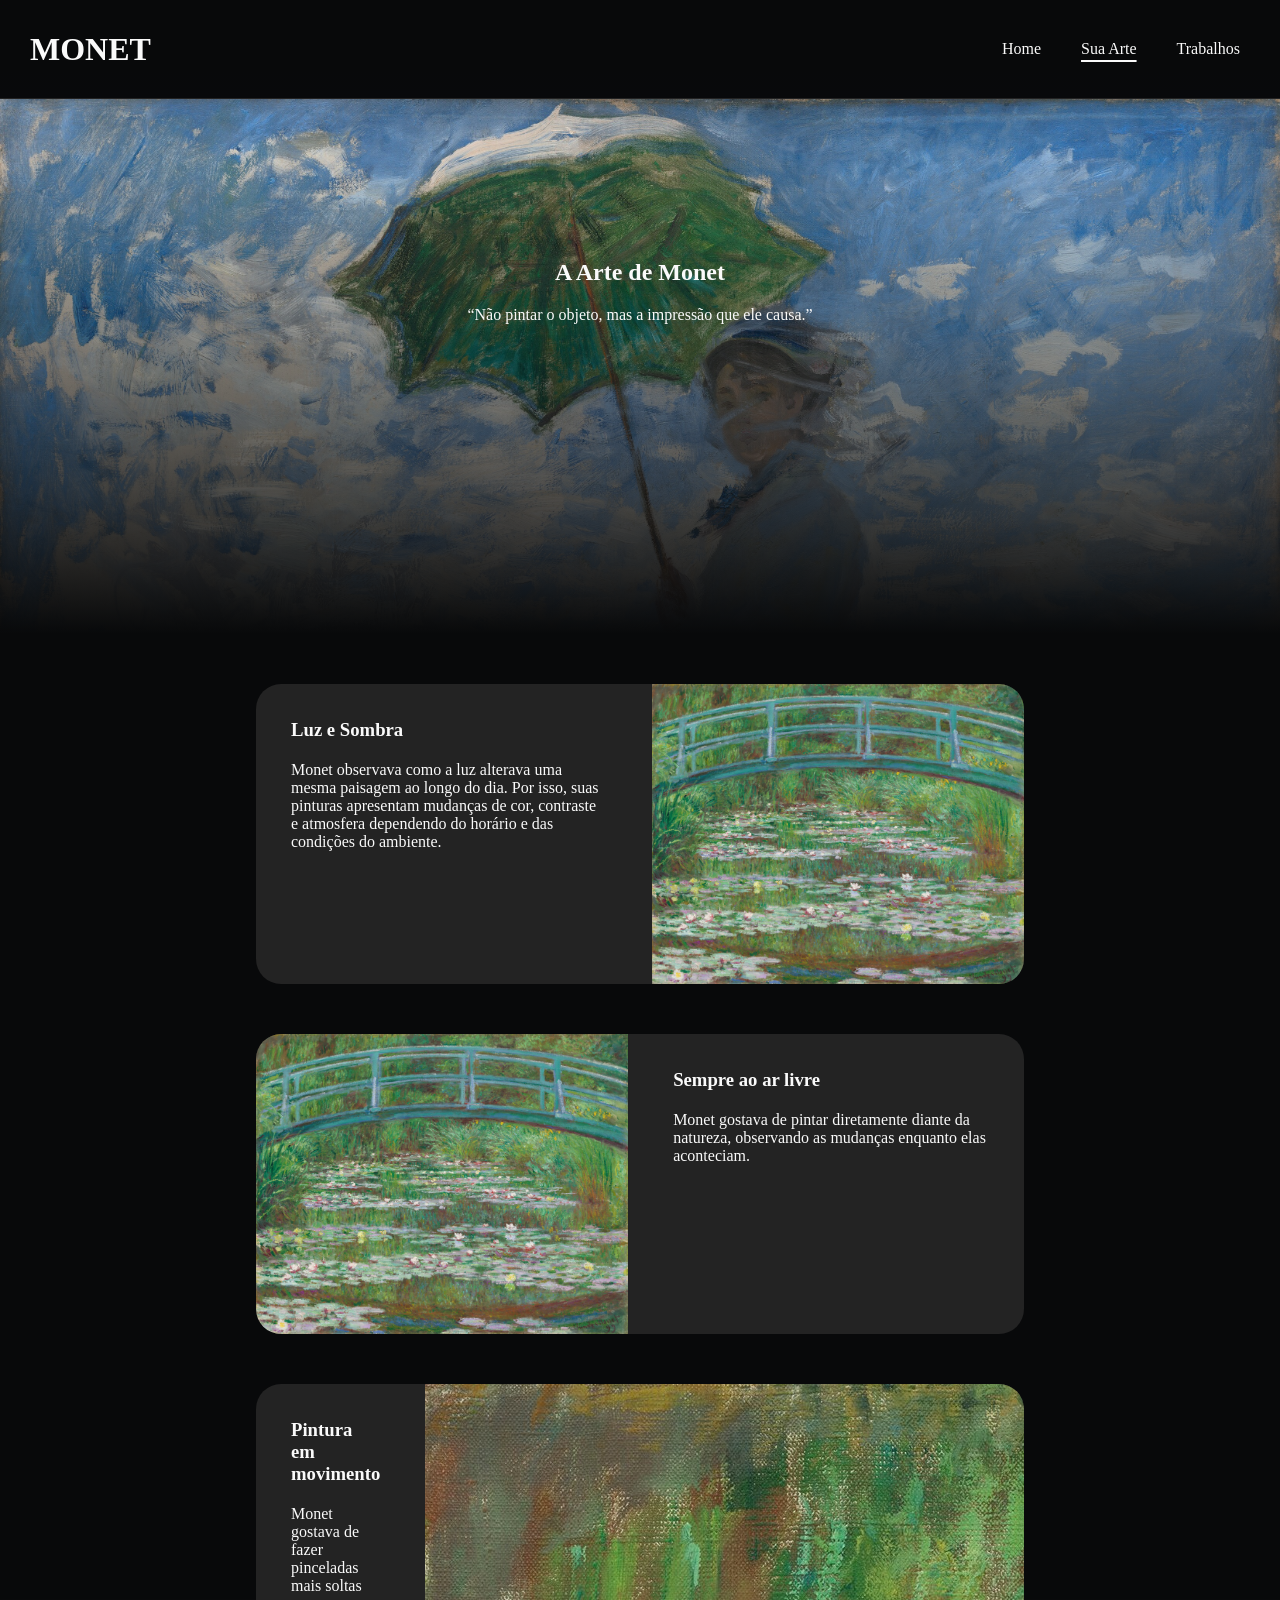
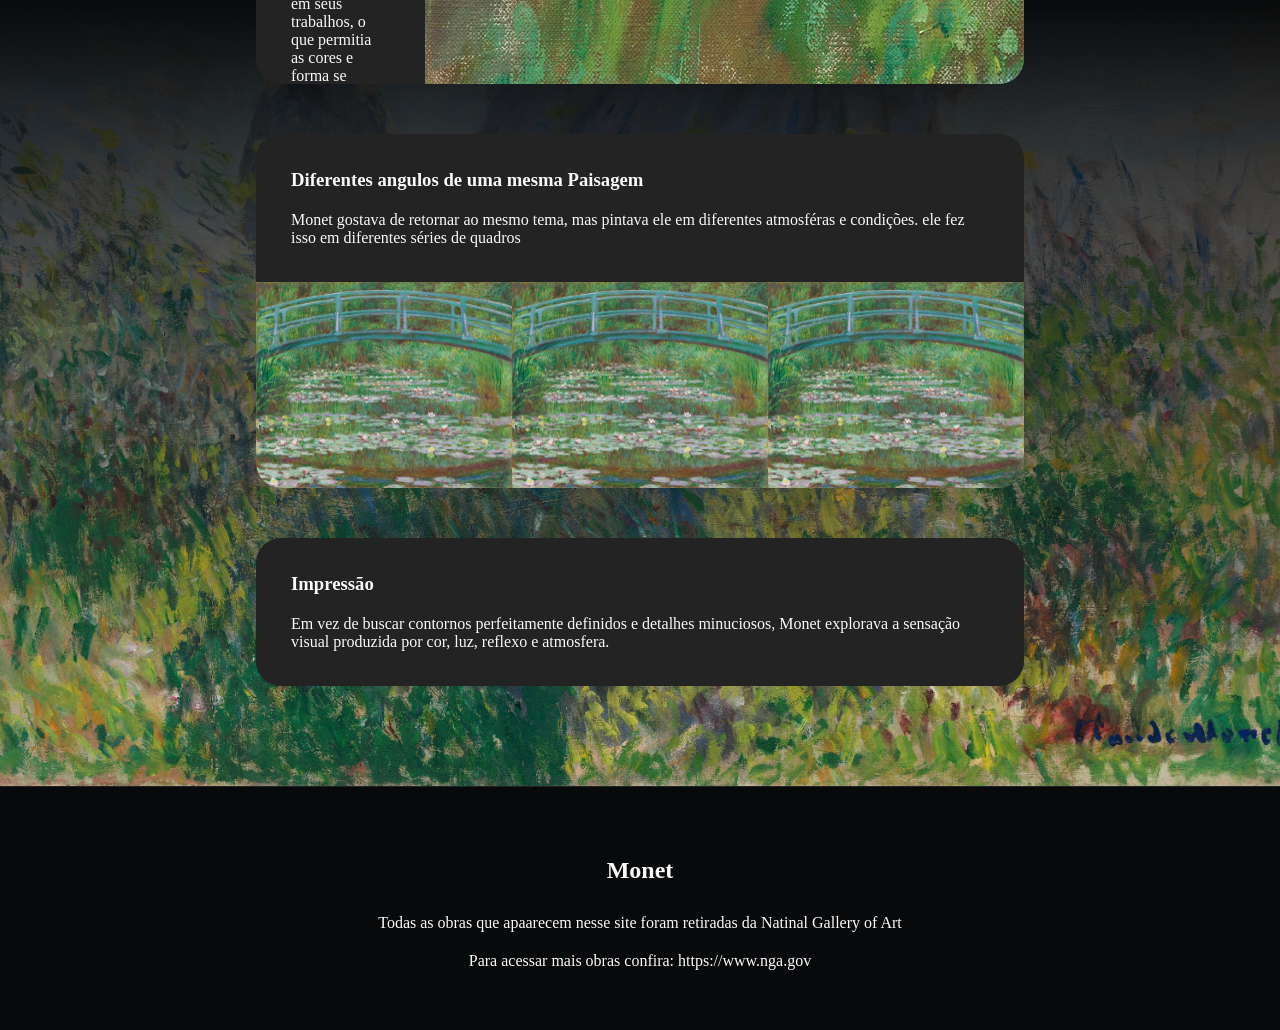
==== arte.html @ 2973d2f0 "feat: adiciona primeira versão do site sobre Claude Monet" ====
<!DOCTYPE html>
<html lang="pt-br">
<head>
    <meta charset="UTF-8">
    <meta name="viewport" content="width=device-width, initial-scale=1.0">
    <link rel="stylesheet" href="./css/style.css">
    <title>Sua Arte</title>
</head>
<body>
    <header>
        <h1>MONET</h1>
        <nav>
            <a href="index.html">Home</a>
            <a class="selecionado" href="arte.html">Sua Arte</a>
            <a href="trabalhos.html">Trabalhos</a>
        </nav>
    </header>
    <main>
        <section id="arte">
            <h1>A Arte de Monet</h1>
            <p>“Não pintar o objeto, mas a impressão que ele causa.”</p>
        </section>
        <section id="sobre_sua_arte">
            <article class="luz_sombra">
                <div class="info_article">
                    <h3>Luz e Sombra</h3>
                    <p>Monet observava como a luz alterava uma mesma paisagem ao longo do dia. Por isso, suas pinturas apresentam mudanças de cor, contraste e atmosfera dependendo do horário e das condições do ambiente.</p>
                </div>
                <img src="./img/the_japanese_footbridge_1992.9.1.jpg">
            </article>
            <article class="ar_livre">
                <img src="./img/the_japanese_footbridge_1992.9.1.jpg">
                <div class="info_article">
                    <h3>Sempre ao ar livre</h3>
                    <p>Monet gostava de pintar diretamente diante da natureza, observando as mudanças enquanto elas aconteciam.</p>
                </div>
            </article>
            <article class="pincel">
                <div class="info_article">
                    <h3>Pintura em movimento</h3>
                    <p>Monet gostava de fazer pinceladas mais soltas em seus trabalhos, o que permitia as cores e forma se misturarem</p>
                </div>
                <picture>
                    <img src="./img/the_japanese_footbridge_1992.9.1.jpg">
                </picture>
            </article>
            <article class="repeticao">
                <div class="info_article">
                    <h3>Diferentes angulos de uma mesma Paisagem</h3>
                    <p>Monet gostava de retornar ao mesmo tema, mas pintava ele em diferentes atmosféras e condições. ele fez isso em diferentes séries de quadros</p>
                </div>
                <div class="serie">
                    <img src="./img/the_japanese_footbridge_1992.9.1.jpg">
                    <img src="./img/the_japanese_footbridge_1992.9.1.jpg">
                    <img src="./img/the_japanese_footbridge_1992.9.1.jpg">
                </div>
            </article>
            <article class="impressao">
                <div class="info_article">
                    <h3>Impressão</h3>
                    <p>Em vez de buscar contornos perfeitamente definidos e detalhes minuciosos, Monet explorava a sensação visual produzida por cor, luz, reflexo e atmosfera.</p>
                </div>
            </article>
        </section>
    </main>
    <footer>
        <h2>Monet</h2>
        <p>Todas as obras que apaarecem nesse site foram retiradas da Natinal Gallery of Art</p>
        <p>Para acessar mais obras confira: <a>https://www.nga.gov</a></p>
    </footer>
    <script src="./js/script.js"></script>
</body>
</html>
---- css/style.css ----
body, section, h1, h2 {
    margin: 0px;
    padding:0px;
}

h1, h2, h3, p, a {
    color: #fafafa;
}

body {
    background-color: #08090a;

    display: flex;
    flex-direction: column;
}

section {
    align-items: center;
    text-align: center;
}

/*cabeçalho*/

header {
    background: linear-gradient(#08090a 70%, #08090b);

    margin: 0px;
    padding: 20px;

    border-bottom: 1px solid #232323;

    align-items: center;

    display: flex;
    flex-flow: row;
    justify-content: space-between;
}

h1 {
    padding: 10px;
}

nav {
    width: 90%;
    display: flex;
    flex-flow: row;
    justify-content: right;
}

nav a {
    padding: 20px;
    text-decoration: none;
}

.selecionado {
    text-decoration: underline solid #fafafa 2px;
    text-underline-offset: 6px; 
}

/*principal*/

main {
    margin: 0px;
    min-height: 100vh;
    flex: 1
}


/* sessão introdução */

#introducao {
    width: 100%;
    height: 600px;
    background-image: linear-gradient(to top, rgba(0,0,0,0) 1%, #08090a 80%), url("../img/the_japanese_footbridge_1992.9.1.jpg");
    background-size: cover;
    background-position: center;
}

#introducao div {
    margin: 100px 400px;
    
    display: flex;
    flex-flow: row;
    justify-content: center;

    align-items: center;
}

#introducao div h1, p {
    padding: 50px;
    text-align: left;
}

#linha_tempo {
    align-items: center;

    display: flex;
    flex-flow: column;
}

#linha_tempo h1 {
    padding: 50px;

    align-items: center;
}

.cards {
    width: 80%;
    padding: 25px 50px;

    display: flex;
    gap: 20px;

    overflow: hidden;
    scroll-behavior: smooth;
}

.card {
    background-color: #232323;

    min-width: 300px;
    height: 450px;

    border-radius: 20px;
    overflow: hidden;
}

.card img {
    width: 100%;
    height: 150px;
    object-fit: cover;
}

.info {
    padding: 20px;
}

.info p {
    margin: 0px;
    padding: 0px;

    text-align: left;
}

.scroll {
    display: flex;
    flex-flow: row;

    align-items: center;
}

.scroll button {
    margin: 50px;
    padding: 20px;

    background-color: #232323;

    border: 0px;
    border-radius: 55%;

    color: #fafafa;
}

/* Sua Arte */

#arte {
    width: 100%;
    background-image: linear-gradient(to bottom, rgba(0,0,0,0) 10%, #08090a 100%), url("../img/woman_with_a_parasol_-_madame_monet_and_her_son_1983.1.29.jpg");
    background-size: cover;
    background-position: top center;

    padding: 150px 0px 300px;

    display: flex;
    flex-flow: column;
    align-items: center;
}

#arte h1 {
    text-align: center;
}

#sobre_sua_arte {
    width: 100%;
    padding-bottom: 200px;
    background-image: linear-gradient(to top, rgba(0,0,0,0) 5%, #08090a 45%), url("../img/woman_with_a_parasol_-_madame_monet_and_her_son_1983.1.29.jpg");
    background-size: cover;
    background-position: top center;

    padding: 50px 0px;

    display: flex;
    flex-flow: column;
    align-items: center;
}

#sobre_sua_arte article {
    width: 60%;

    background-color: #232323;

    border-radius: 25px;
    overflow: hidden;

    margin-bottom: 50px;
}

.info_article {
    padding: 25px;

    display: flex;
    flex-flow: column;
}

.info_article h3, p {
    margin: 0px;
    padding: 10px;
    text-align: left;
}

.luz_sombra {
    width: 100%;
    height: 300px;
    display: flex;
    flex-flow: row;
}

.luz_sombra img {
    padding-left: 10px;
    object-fit: cover;
}

.ar_livre {
    width: 100%;
    height: 300px;
    display: flex;
    flex-flow: row;
}

.ar_livre img {
    padding-right: 10px;
    object-fit: cover;
}

.pincel {
    width: 100%;
    height: 300px;
    display: flex;
    flex-flow: row;
}

.pincel picture img {
    padding-left: 10px;
    object-fit: cover;
}

.repeticao {
    width: 100%;
    display: flex;
    flex-flow: column;
}

.serie {
    display: flex;
    flex-flow: row;
    justify-content: space-around;
}

.serie img {
    width: 33.3%;
    object-fit: cover;
}


/* Trabalhos */

#trabalhos {
    width: 100%;
    background-image: linear-gradient(to bottom, rgba(0,0,0,0) 20%, #08090a 100%), url("../img/the_japanese_footbridge_1992.9.1.jpg");
    background-size: cover;
    background-position: top center;
}

#trabalhos h1 {
    padding: 150px 0px 400px;
    text-align: center;
}

.introducao {
    padding: 20px 150px;
}

.introducao p{
    align-items: center;
    text-align: center;
}

#galeria {
    padding: 50px;

    columns: 5 320px;
    column-gap: 1em;
}

#galeria img {
    max-width: 100%;
    margin-bottom: 1em;
    display: block;
    border-radius: 15px;
}

/*footer*/

footer {
    background-color: #08090a;

    margin: 0px;
    padding: 50px;

    border-top: 1px solid #232323;

    text-align: center;
}

footer h2 {
    padding: 20px;
}

footer p {
    margin: 0px;
    padding: 10px;
    text-align: center;
}
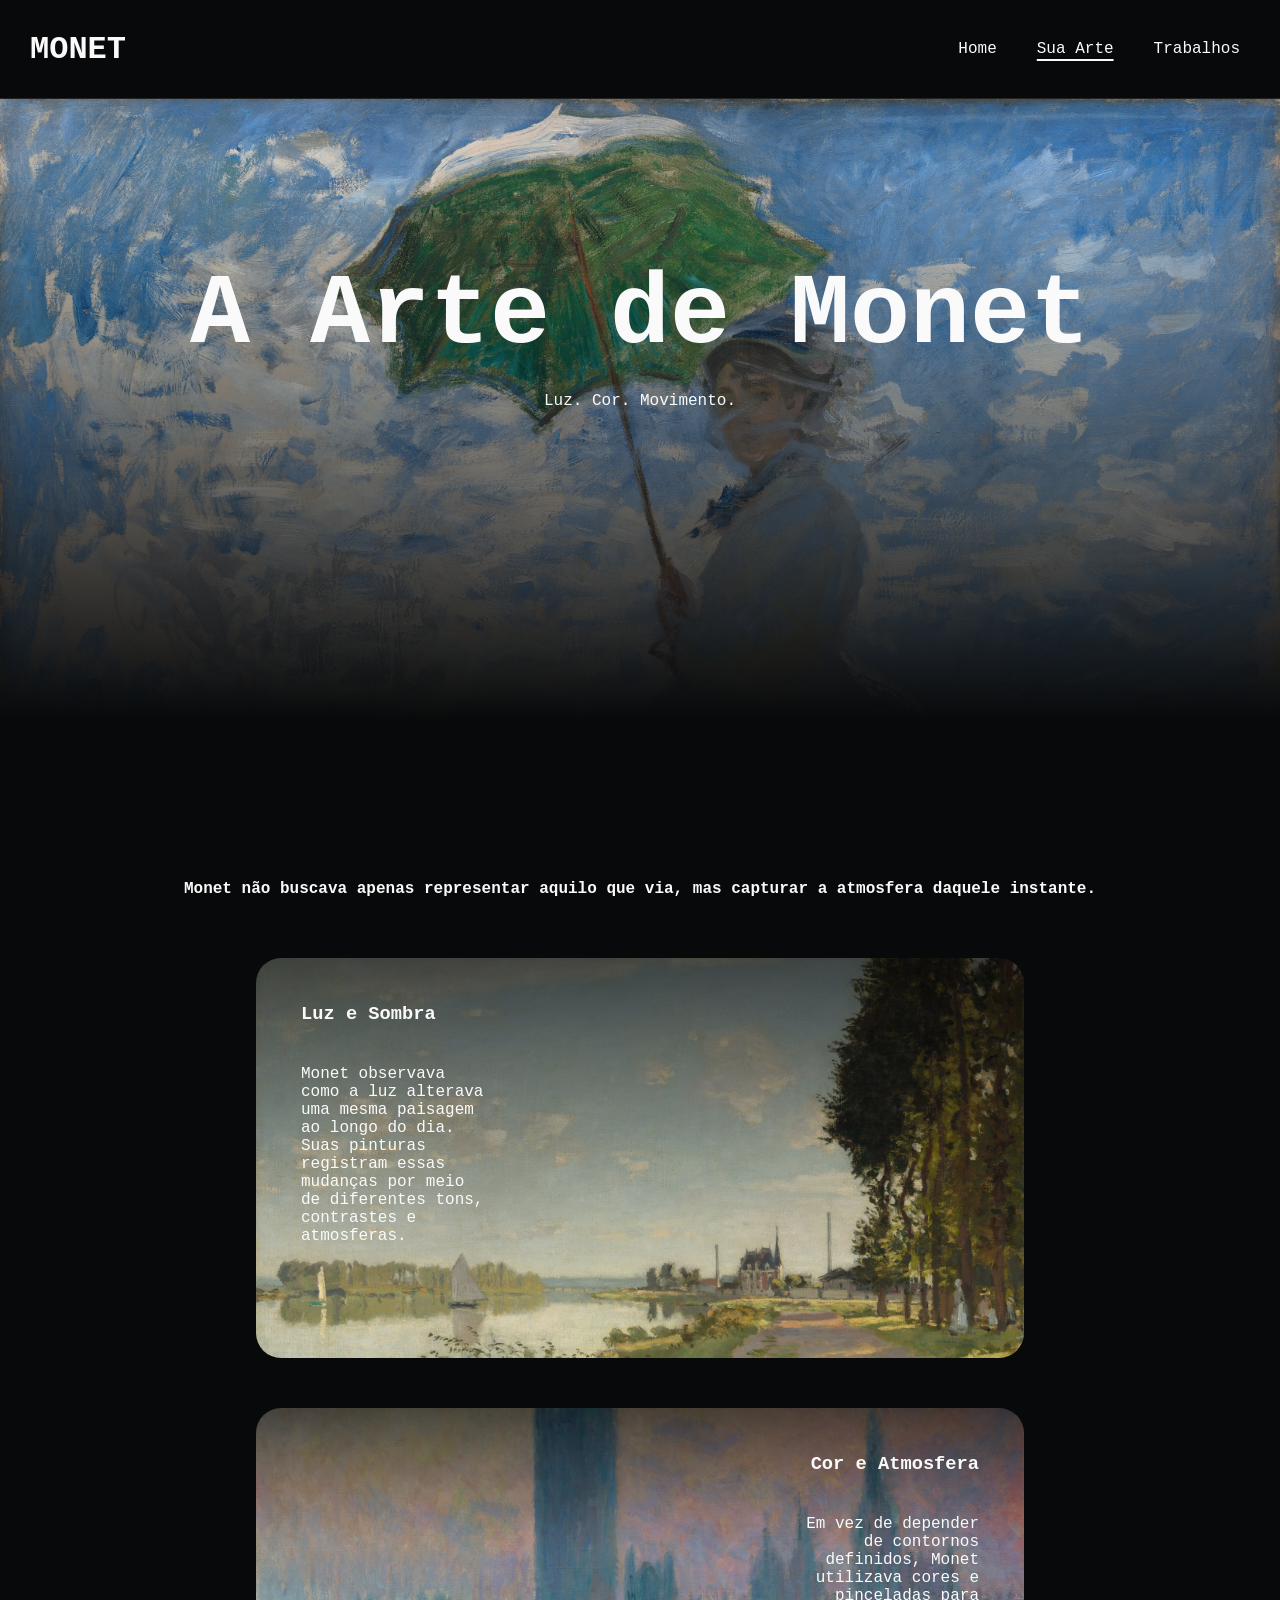
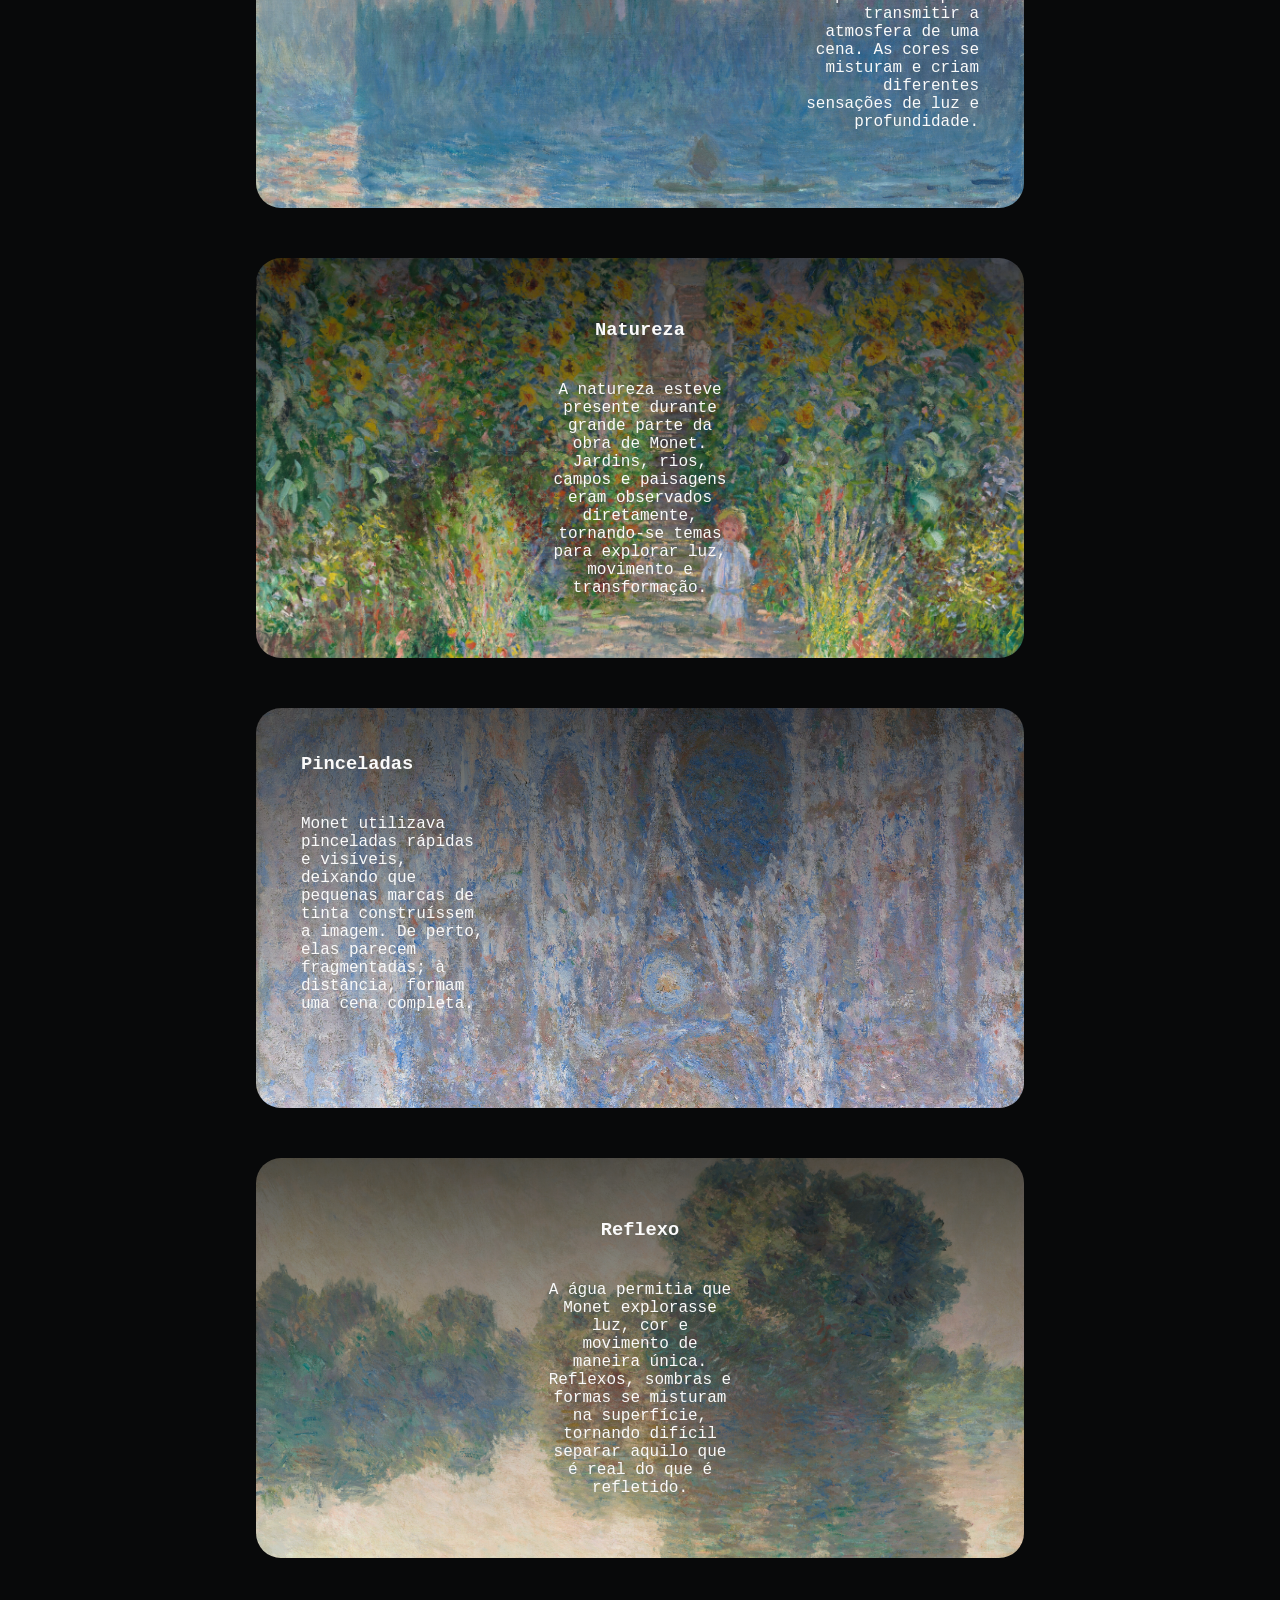
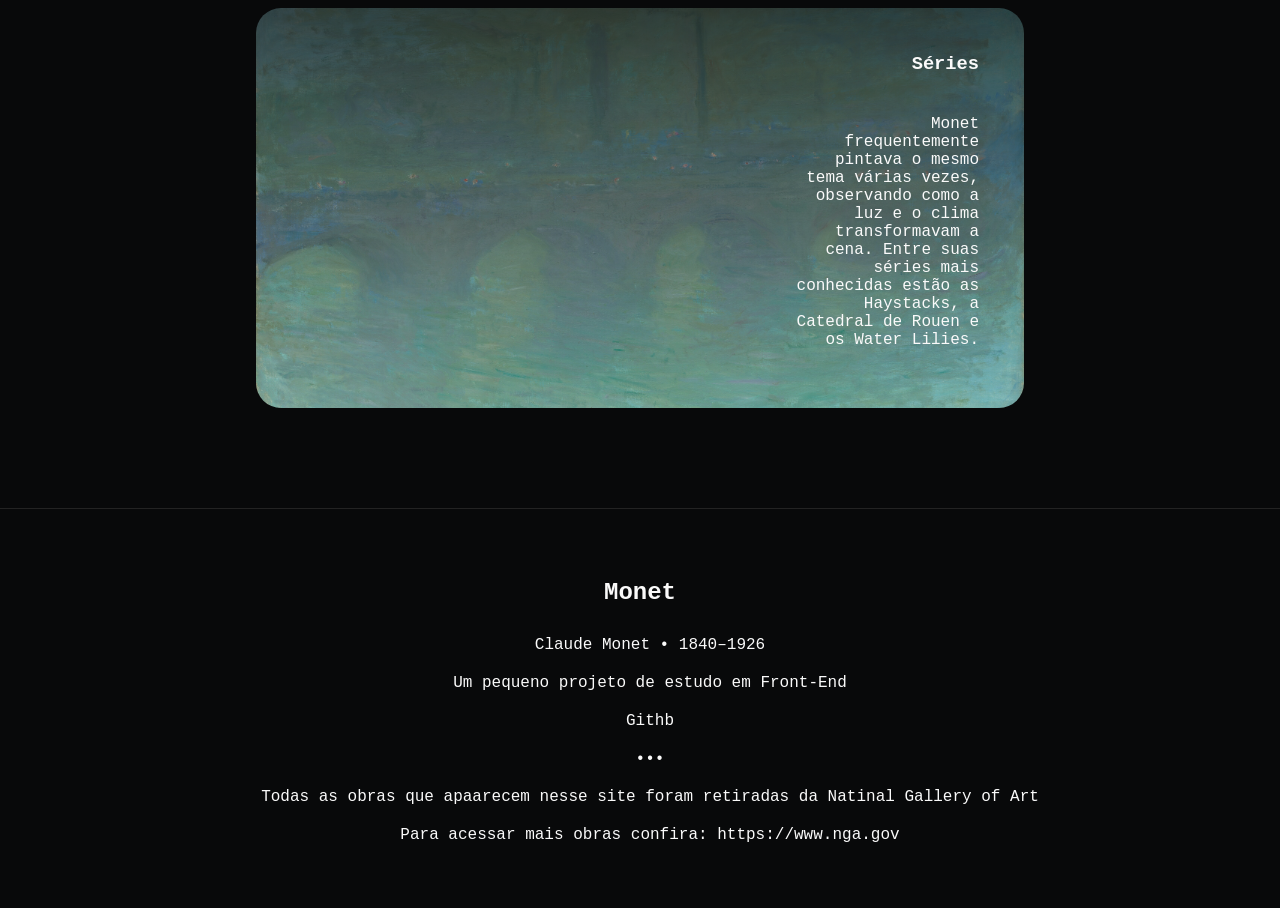
==== commit 160adb6a: "feat: conclui primeira versão do site sobre Claude Monet" ====
--- a/arte.html
+++ b/arte.html
@@ -18,53 +18,54 @@
     <main>
         <section id="arte">
             <h1>A Arte de Monet</h1>
-            <p>“Não pintar o objeto, mas a impressão que ele causa.”</p>
+            <p>Luz. Cor. Movimento.</p>
         </section>
         <section id="sobre_sua_arte">
+            <h4>Monet não buscava apenas representar aquilo que via, mas capturar a atmosfera daquele instante.</h4>
             <article class="luz_sombra">
-                <div class="info_article">
+                <div class="info_article info_left">
                     <h3>Luz e Sombra</h3>
-                    <p>Monet observava como a luz alterava uma mesma paisagem ao longo do dia. Por isso, suas pinturas apresentam mudanças de cor, contraste e atmosfera dependendo do horário e das condições do ambiente.</p>
-                </div>
-                <img src="./img/the_japanese_footbridge_1992.9.1.jpg">
-            </article>
-            <article class="ar_livre">
-                <img src="./img/the_japanese_footbridge_1992.9.1.jpg">
-                <div class="info_article">
-                    <h3>Sempre ao ar livre</h3>
-                    <p>Monet gostava de pintar diretamente diante da natureza, observando as mudanças enquanto elas aconteciam.</p>
+                    <p>Monet observava como a luz alterava uma mesma paisagem ao longo do dia. Suas pinturas registram essas mudanças por meio de diferentes tons, contrastes e atmosferas.</p>
                 </div>
             </article>
-            <article class="pincel">
-                <div class="info_article">
-                    <h3>Pintura em movimento</h3>
-                    <p>Monet gostava de fazer pinceladas mais soltas em seus trabalhos, o que permitia as cores e forma se misturarem</p>
-                </div>
-                <picture>
-                    <img src="./img/the_japanese_footbridge_1992.9.1.jpg">
-                </picture>
-            </article>
-            <article class="repeticao">
-                <div class="info_article">
-                    <h3>Diferentes angulos de uma mesma Paisagem</h3>
-                    <p>Monet gostava de retornar ao mesmo tema, mas pintava ele em diferentes atmosféras e condições. ele fez isso em diferentes séries de quadros</p>
-                </div>
-                <div class="serie">
-                    <img src="./img/the_japanese_footbridge_1992.9.1.jpg">
-                    <img src="./img/the_japanese_footbridge_1992.9.1.jpg">
-                    <img src="./img/the_japanese_footbridge_1992.9.1.jpg">
+            <article class="cor_atmosfera">
+                <div class="info_article info_right">
+                    <h3>Cor e Atmosfera</h3>
+                    <p>Em vez de depender de contornos definidos, Monet utilizava cores e pinceladas para transmitir a atmosfera de uma cena. As cores se misturam e criam diferentes sensações de luz e profundidade.</p>
                 </div>
             </article>
-            <article class="impressao">
-                <div class="info_article">
-                    <h3>Impressão</h3>
-                    <p>Em vez de buscar contornos perfeitamente definidos e detalhes minuciosos, Monet explorava a sensação visual produzida por cor, luz, reflexo e atmosfera.</p>
+            <article class="natureza">
+                <div class="info_article info_center">
+                    <h3>Natureza</h3>
+                    <p>A natureza esteve presente durante grande parte da obra de Monet. Jardins, rios, campos e paisagens eram observados diretamente, tornando-se temas para explorar luz, movimento e transformação.</p>
+                </div>
+            </article>
+            <article class="pinceladas">
+                <div class="info_article info_left">
+                    <h3>Pinceladas</h3>
+                    <p>Monet utilizava pinceladas rápidas e visíveis, deixando que pequenas marcas de tinta construíssem a imagem. De perto, elas parecem fragmentadas; à distância, formam uma cena completa.</p>
+                </div>
+            </article>
+            <article class="reflexo">
+                <div class="info_article info_center">
+                    <h3>Reflexo</h3>
+                    <p>A água permitia que Monet explorasse luz, cor e movimento de maneira única. Reflexos, sombras e formas se misturam na superfície, tornando difícil separar aquilo que é real do que é refletido.</p>
+                </div>
+            </article>
+            <article class="series">
+                <div class="info_article info_right">
+                    <h3>Séries</h3>
+                    <p>Monet frequentemente pintava o mesmo tema várias vezes, observando como a luz e o clima transformavam a cena. Entre suas séries mais conhecidas estão as Haystacks, a Catedral de Rouen e os Water Lilies.</p>
                 </div>
             </article>
         </section>
     </main>
     <footer>
         <h2>Monet</h2>
+        <p>Claude Monet • 1840–1926</p>
+        <p>Um pequeno projeto de estudo em Front-End</p>
+        <p>Githb</p>
+        <p>•••</p>
         <p>Todas as obras que apaarecem nesse site foram retiradas da Natinal Gallery of Art</p>
         <p>Para acessar mais obras confira: <a>https://www.nga.gov</a></p>
     </footer>
--- a/css/style.css
+++ b/css/style.css
@@ -1,9 +1,11 @@
 body, section, h1, h2 {
     margin: 0px;
-    padding:0px;
-}
-
-h1, h2, h3, p, a {
+    padding:0px; 
+
+    font-family: 'Courier New', Courier, monospace;
+}
+
+h1, h2, h3, h4, p, a {
     color: #fafafa;
 }
 
@@ -77,11 +79,11 @@
 }
 
 #introducao div {
-    margin: 100px 400px;
+    margin: 100px 200px;
     
     display: flex;
     flex-flow: row;
-    justify-content: center;
+    justify-content: space-between;
 
     align-items: center;
 }
@@ -91,6 +93,15 @@
     text-align: left;
 }
 
+#introducao div h1 {
+    font-family: monospace;
+    font-size: 150px;
+}
+
+#introducao div p {
+    width: 300px;
+}
+
 #linha_tempo {
     align-items: center;
 
@@ -105,8 +116,9 @@
 }
 
 .cards {
-    width: 80%;
-    padding: 25px 50px;
+    width: 1260px;
+    max-width: calc(100% - 80px);
+    margin: 0 auto;
 
     display: flex;
     gap: 20px;
@@ -118,7 +130,7 @@
 .card {
     background-color: #232323;
 
-    min-width: 300px;
+    flex: 0 0 300px;
     height: 450px;
 
     border-radius: 20px;
@@ -144,58 +156,73 @@
 
 .scroll {
     display: flex;
-    flex-flow: row;
-
-    align-items: center;
+    justify-content: center;
+
+    gap: 40px;
+
+    margin: 30px 0px;
 }
 
 .scroll button {
+    margin: 0;
+    padding: 20px;
+    
+    background-color: #232323;
+    border: 0;
+    border-radius: 50%;
+    color: #fafafa;
+    
+    cursor: pointer;
+}
+
+/* Sua Arte */
+
+#arte {
+    width: 100%;
+    background-image: linear-gradient(to bottom, rgba(0,0,0,0) 10%, #08090a 100%), url("../img/woman_with_a_parasol_-_madame_monet_and_her_son_1983.1.29.jpg");
+    background-size: cover;
+    background-position: top center;
+
+    padding: 150px 0px 300px;
+
+    display: flex;
+    flex-flow: column;
+    align-items: center;
+}
+
+#arte h1 {
+    text-align: center;
+    font-family: monospace;
+    font-size: 100px;
+}
+
+#arte p {
+    margin: 0px;
+    padding: 10px;
+    width: 100%;
+    text-align: center;
+}
+
+#sobre_sua_arte {
+    margin-top: 50px;
+    padding: 50px 0px;
+
+    display: flex;
+    flex-flow: column;
+    align-items: center;
+    text-align: center;
+}
+
+#sobre_sua_arte h4 {
     margin: 50px;
-    padding: 20px;
-
-    background-color: #232323;
-
-    border: 0px;
-    border-radius: 55%;
-
-    color: #fafafa;
-}
-
-/* Sua Arte */
-
-#arte {
-    width: 100%;
-    background-image: linear-gradient(to bottom, rgba(0,0,0,0) 10%, #08090a 100%), url("../img/woman_with_a_parasol_-_madame_monet_and_her_son_1983.1.29.jpg");
-    background-size: cover;
-    background-position: top center;
-
-    padding: 150px 0px 300px;
-
-    display: flex;
-    flex-flow: column;
-    align-items: center;
-}
-
-#arte h1 {
-    text-align: center;
-}
-
-#sobre_sua_arte {
-    width: 100%;
-    padding-bottom: 200px;
-    background-image: linear-gradient(to top, rgba(0,0,0,0) 5%, #08090a 45%), url("../img/woman_with_a_parasol_-_madame_monet_and_her_son_1983.1.29.jpg");
-    background-size: cover;
-    background-position: top center;
-
-    padding: 50px 0px;
-
-    display: flex;
-    flex-flow: column;
-    align-items: center;
+    padding: 10px;
+    width: 100%;
+    text-align: center;
 }
 
 #sobre_sua_arte article {
     width: 60%;
+    height: 400px;
 
     background-color: #232323;
 
@@ -203,74 +230,87 @@
     overflow: hidden;
 
     margin-bottom: 50px;
+
+    display: flex;
 }
 
 .info_article {
     padding: 25px;
 
+    width: 30%;
+
     display: flex;
     flex-flow: column;
 }
 
 .info_article h3, p {
-    margin: 0px;
-    padding: 10px;
+    margin: 10px;
+    padding: 10px;
+}
+
+.luz_sombra {
+    background-image: linear-gradient( rgba(0, 0, 0, 0.65), rgba(0, 0, 0, 0.15) 65%, transparent), url("../img/argenteuil_1970.17.42.jpg");
+    background-size: cover;
+    background-position: center;
+}
+
+.cor_atmosfera {
+    background-image: linear-gradient( rgba(0, 0, 0, 0.65), rgba(0, 0, 0, 0.15) 35%, transparent), url("../img/the_houses_of_parliament_sunset_1963.10.48.jpg");
+    background-size: cover;
+    background-position: center;
+
+}
+
+.natureza {
+    background-image: linear-gradient( rgba(0, 0, 0, 0.65), rgba(0, 0, 0, 0.15) 60%, transparent), url("../img/the_artist_s_garden_at_vetheuil_1970.17.45.jpg");
+    background-size: cover;
+    background-position: center;
+}
+
+.pinceladas {
+    background-image: linear-gradient( rgba(0, 0, 0, 0.65), rgba(0, 0, 0, 0.15) 70%, transparent), url("../img/rouen_cathedral_west_facade_1963.10.49.jpg");
+    background-size: cover;
+    background-position: center;
+}
+
+.reflexo {
+    background-image: linear-gradient( rgba(0, 0, 0, 0.65), rgba(0, 0, 0, 0.15) 65%, transparent), url("../img/the_seine_at_giverny_1963.10.180.jpg");
+    background-size: cover;
+    background-position: center;
+}
+
+.series {
+    background-image: linear-gradient( rgba(0, 0, 0, 0.65), rgba(0, 0, 0, 0.15) 65%, transparent), url("../img/waterloo_bridge_london_at_dusk_1983.1.27.jpg");
+    background-size: cover;
+    background-position: center;
+}
+
+.info_left {
+    margin-right: auto;
     text-align: left;
 }
 
-.luz_sombra {
-    width: 100%;
-    height: 300px;
-    display: flex;
-    flex-flow: row;
-}
-
-.luz_sombra img {
-    padding-left: 10px;
-    object-fit: cover;
-}
-
-.ar_livre {
-    width: 100%;
-    height: 300px;
-    display: flex;
-    flex-flow: row;
-}
-
-.ar_livre img {
-    padding-right: 10px;
-    object-fit: cover;
-}
-
-.pincel {
-    width: 100%;
-    height: 300px;
-    display: flex;
-    flex-flow: row;
-}
-
-.pincel picture img {
-    padding-left: 10px;
-    object-fit: cover;
-}
-
-.repeticao {
-    width: 100%;
-    display: flex;
-    flex-flow: column;
-}
-
-.serie {
-    display: flex;
-    flex-flow: row;
-    justify-content: space-around;
-}
-
-.serie img {
-    width: 33.3%;
-    object-fit: cover;
-}
-
+.info_left p {
+    text-align: leftt;
+}
+
+.info_right {
+    margin-left: auto;
+    text-align: right;
+}
+
+.info_right p {
+    text-align: right;
+}
+
+.info_center {
+    margin: auto;
+    align-items: center;
+    text-align: center;
+}
+.info_center p {
+    text-align: center;
+}
 
 /* Trabalhos */
 
@@ -284,6 +324,8 @@
 #trabalhos h1 {
     padding: 150px 0px 400px;
     text-align: center;
+    font-family: monospace;
+    font-size: 100px;
 }
 
 .introducao {
@@ -319,16 +361,18 @@
 
     border-top: 1px solid #232323;
 
-    text-align: center;
+    align-items: center;
 }
 
 footer h2 {
     padding: 20px;
+    text-align: center;
 }
 
 footer p {
     margin: 0px;
     padding: 10px;
-    text-align: center;
-}
-
+    width: 100%;
+    text-align: center;
+}
+
